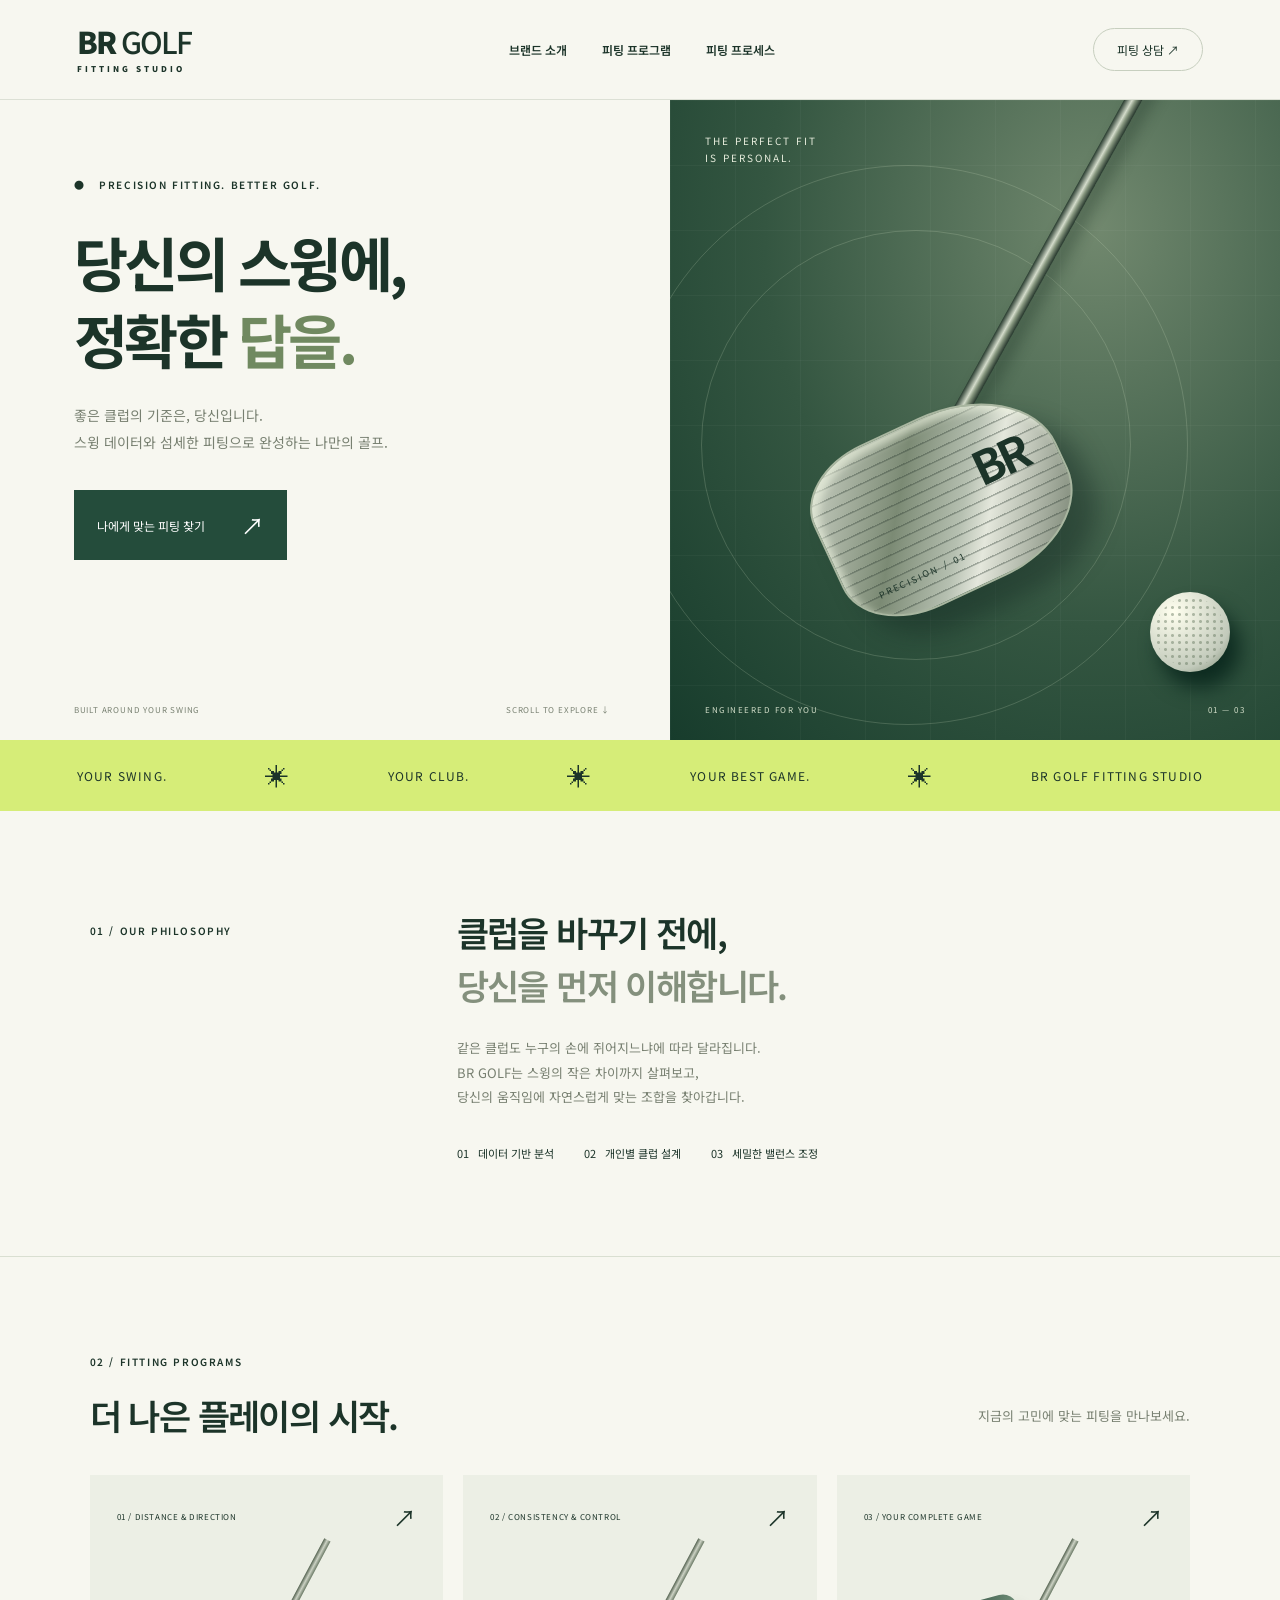
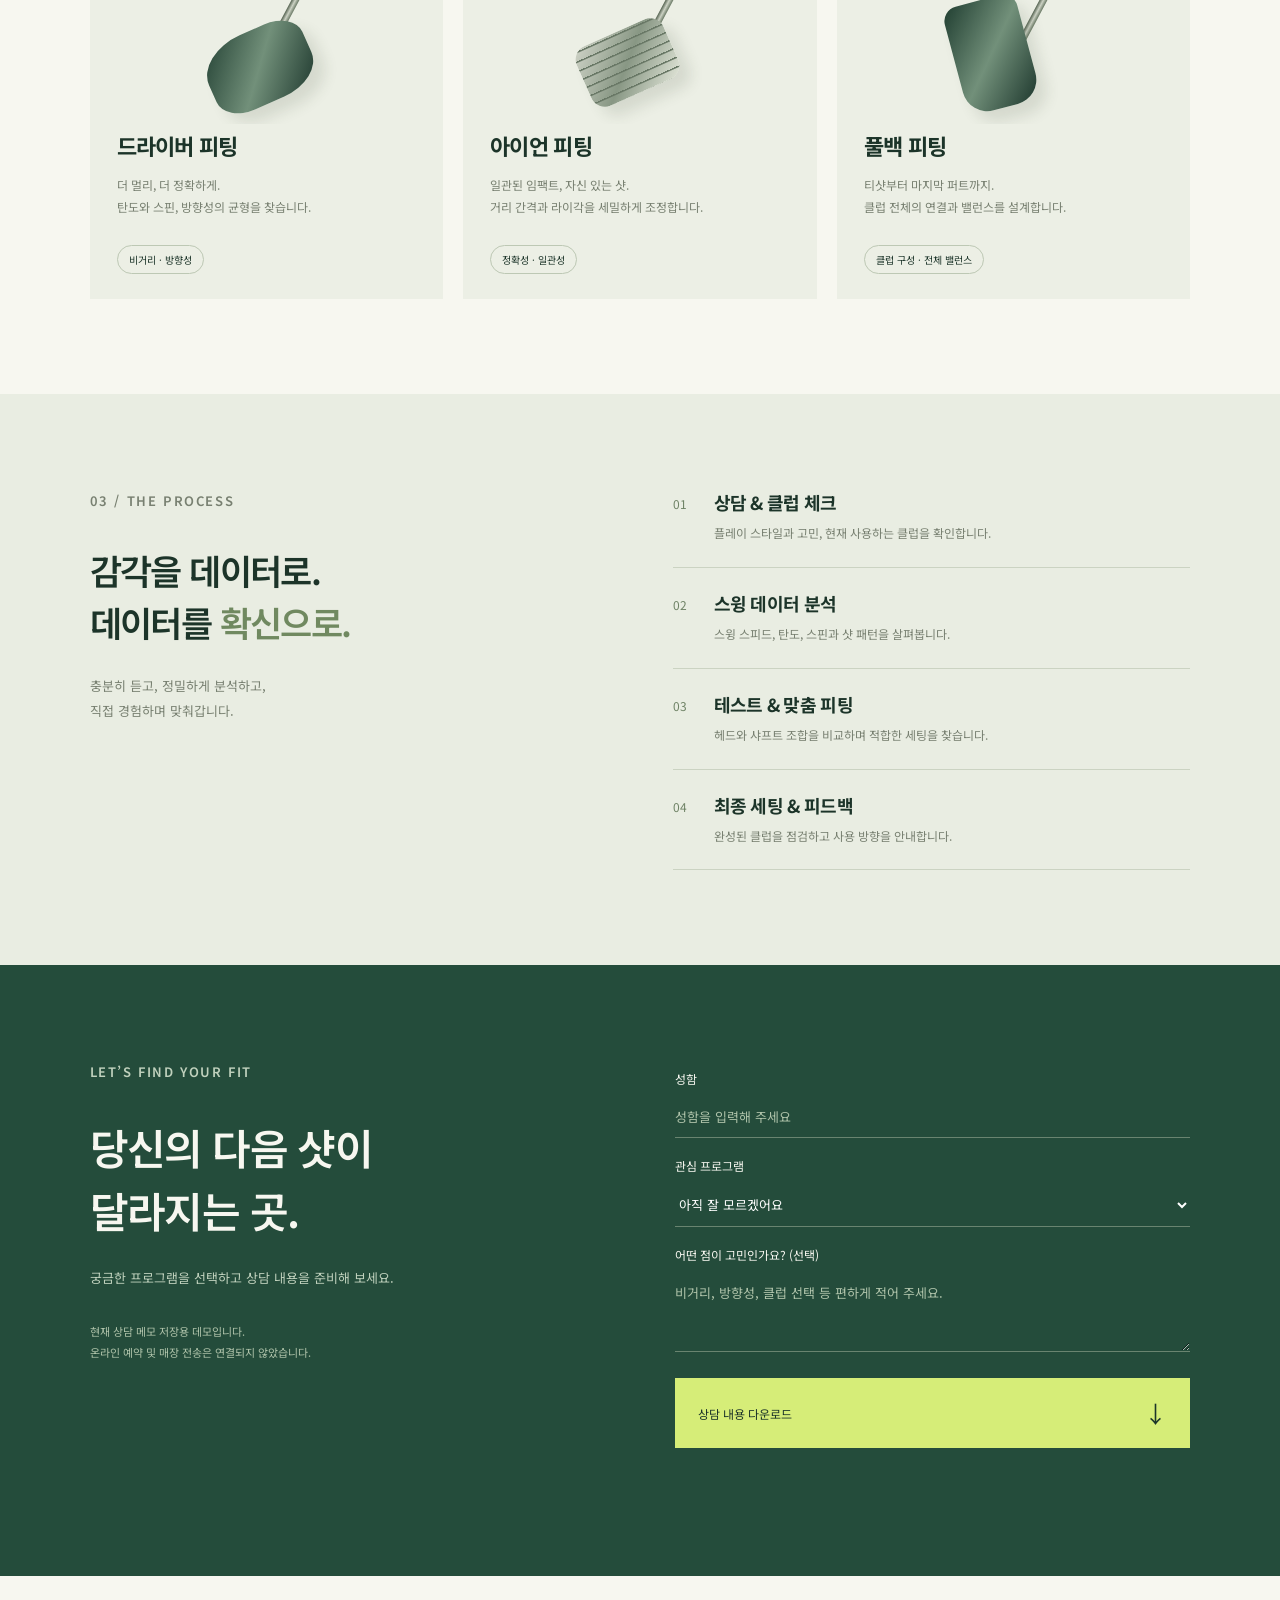
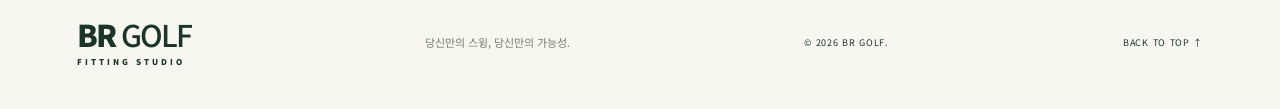
==== index.html @ c145bac4 "Add BR GOLF fitting website" ====
<!doctype html><html lang="ko"><head><meta charset="utf-8"><meta name="viewport" content="width=device-width, initial-scale=1"><meta name="description" content="BR GOLF 스윙 데이터에서 시작하는 맞춤 골프 피팅"><title>BR GOLF | 당신의 스윙에, 정확한 답을.</title><link rel="stylesheet" href="style.css"><script src="script.js" defer></script></head><body>
<header><a class="logo" href="#">BR<span>GOLF</span><small>FITTING STUDIO</small></a><nav aria-label="주 메뉴"><a href="#about">브랜드 소개</a><a href="#programs">피팅 프로그램</a><a href="#process">피팅 프로세스</a></nav><a class="nav-button" href="#contact">피팅 상담 ↗</a></header>
<main><section class="hero"><div class="hero-copy"><p class="eyebrow">● &nbsp; PRECISION FITTING. BETTER GOLF.</p><h1>당신의 스윙에,<br>정확한 <em>답을.</em></h1><p class="lead">좋은 클럽의 기준은, 당신입니다.<br>스윙 데이터와 섬세한 피팅으로 완성하는 나만의 골프.</p><a class="button" href="#programs">나에게 맞는 피팅 찾기 <span>↗</span></a><div class="hero-bottom"><span>BUILT AROUND YOUR SWING</span><a href="#about">SCROLL TO EXPLORE ↓</a></div></div><div class="visual" role="img" aria-label="그린 배경 위의 골프 클럽과 골프공 일러스트"><span class="visual-label">THE PERFECT FIT<br>IS PERSONAL.</span><div class="ring"></div><div class="ring second"></div><div class="shaft"></div><div class="club"><b>BR</b><small>PRECISION / 01</small></div><div class="ball"></div><div class="visual-footer"><span>ENGINEERED FOR YOU</span><span>01 — 03</span></div></div></section>
<div class="ticker"><span>YOUR SWING.</span><b>✳</b><span>YOUR CLUB.</span><b>✳</b><span>YOUR BEST GAME.</span><b>✳</b><span>BR GOLF FITTING STUDIO</span></div>
<section class="about section" id="about"><p class="eyebrow">01 / OUR PHILOSOPHY</p><div><h2>클럽을 바꾸기 전에,<br><span>당신을 먼저 이해합니다.</span></h2><p>같은 클럽도 누구의 손에 쥐어지느냐에 따라 달라집니다.<br>BR GOLF는 스윙의 작은 차이까지 살펴보고,<br>당신의 움직임에 자연스럽게 맞는 조합을 찾아갑니다.</p><div class="principles"><span>01 &nbsp; 데이터 기반 분석</span><span>02 &nbsp; 개인별 클럽 설계</span><span>03 &nbsp; 세밀한 밸런스 조정</span></div></div></section>
<section class="section" id="programs"><div class="section-top"><div><p class="eyebrow">02 / FITTING PROGRAMS</p><h2>더 나은 플레이의 시작.</h2></div><p>지금의 고민에 맞는 피팅을 만나보세요.</p></div><div class="cards">
<a class="card" href="#contact" data-program="드라이버 피팅"><div class="card-top">01 / DISTANCE & DIRECTION <span>↗</span></div><div class="mini driver"><i></i></div><h3>드라이버 피팅</h3><p>더 멀리, 더 정확하게.<br>탄도와 스핀, 방향성의 균형을 찾습니다.</p><span class="tag">비거리 · 방향성</span></a>
<a class="card" href="#contact" data-program="아이언 피팅"><div class="card-top">02 / CONSISTENCY & CONTROL <span>↗</span></div><div class="mini iron"><i></i></div><h3>아이언 피팅</h3><p>일관된 임팩트, 자신 있는 샷.<br>거리 간격과 라이각을 세밀하게 조정합니다.</p><span class="tag">정확성 · 일관성</span></a>
<a class="card" href="#contact" data-program="풀백 피팅"><div class="card-top">03 / YOUR COMPLETE GAME <span>↗</span></div><div class="mini full"><i></i></div><h3>풀백 피팅</h3><p>티샷부터 마지막 퍼트까지.<br>클럽 전체의 연결과 밸런스를 설계합니다.</p><span class="tag">클럽 구성 · 전체 밸런스</span></a></div></section>
<section class="process section" id="process"><div><p class="eyebrow">03 / THE PROCESS</p><h2>감각을 데이터로.<br>데이터를 <em>확신으로.</em></h2><p>충분히 듣고, 정밀하게 분석하고,<br>직접 경험하며 맞춰갑니다.</p></div><ol><li><span>01</span><div><h3>상담 & 클럽 체크</h3><p>플레이 스타일과 고민, 현재 사용하는 클럽을 확인합니다.</p></div></li><li><span>02</span><div><h3>스윙 데이터 분석</h3><p>스윙 스피드, 탄도, 스핀과 샷 패턴을 살펴봅니다.</p></div></li><li><span>03</span><div><h3>테스트 & 맞춤 피팅</h3><p>헤드와 샤프트 조합을 비교하며 적합한 세팅을 찾습니다.</p></div></li><li><span>04</span><div><h3>최종 세팅 & 피드백</h3><p>완성된 클럽을 점검하고 사용 방향을 안내합니다.</p></div></li></ol></section>
<section class="contact section" id="contact"><div><p class="eyebrow">LET’S FIND YOUR FIT</p><h2>당신의 다음 샷이<br>달라지는 곳.</h2><p>궁금한 프로그램을 선택하고 상담 내용을 준비해 보세요.</p><p class="note">현재 상담 메모 저장용 데모입니다.<br>온라인 예약 및 매장 전송은 연결되지 않았습니다.</p></div><form id="consult"><label for="name">성함</label><input id="name" name="name" autocomplete="name" required maxlength="30" placeholder="성함을 입력해 주세요"><label for="program">관심 프로그램</label><select id="program" name="program"><option>아직 잘 모르겠어요</option><option>드라이버 피팅</option><option>아이언 피팅</option><option>풀백 피팅</option></select><label for="message">어떤 점이 고민인가요? (선택)</label><textarea id="message" name="message" rows="3" maxlength="1000" placeholder="비거리, 방향성, 클럽 선택 등 편하게 적어 주세요."></textarea><button class="button" type="submit">상담 내용 다운로드 <span>↓</span></button><p id="status" role="status"></p></form></section></main>
<footer><a class="logo" href="#">BR<span>GOLF</span><small>FITTING STUDIO</small></a><p>당신만의 스윙, 당신만의 가능성.</p><span>© <span id="year">2026</span> BR GOLF.</span><a href="#">BACK TO TOP ↑</a></footer></body></html>
---- style.css ----
@import url('https://fonts.googleapis.com/css2?family=Noto+Sans+KR:wght@400;500;600;700;900&display=swap');
:root{--ink:#1c3429;--green:#244c3b;--muted:#788071;--lime:#d6ed78;--paper:#f7f7f0}*{box-sizing:border-box}html{scroll-behavior:smooth;scroll-padding-top:30px}body{margin:0;background:var(--paper);color:var(--ink);font-family:'Noto Sans KR',Arial,sans-serif;word-break:keep-all}a{color:inherit;text-decoration:none}header{height:100px;padding:0 6%;display:flex;align-items:center;justify-content:space-between;border-bottom:1px solid #dce0d5;gap:25px}.logo{font-size:30px;letter-spacing:-2px;font-weight:900;line-height:1}.logo>span{font-weight:500;margin-left:6px}.logo small{display:block;font-size:8px;letter-spacing:3px;margin-top:9px}nav{display:flex;gap:35px;font-size:12px;font-weight:600}.nav-button{border:1px solid #c7cfbf;border-radius:30px;padding:12px 23px;font-size:12px}.hero{display:grid;grid-template-columns:1.1fr 1fr;min-height:640px}.hero-copy{padding:75px 9% 25px 11%;display:flex;flex-direction:column;align-items:flex-start}.eyebrow{font-size:10px;letter-spacing:1.6px;font-weight:600;margin:0 0 30px}h1{font-size:clamp(40px,4.6vw,74px);line-height:1.3;letter-spacing:-3.5px;margin:0 0 25px}em{font-style:normal;color:#708960}p{line-height:1.9}.lead{font-size:14px;color:var(--muted);margin:0 0 35px}.button{display:flex;justify-content:space-between;align-items:center;gap:36px;background:var(--green);color:white;padding:18px 23px;font:inherit;font-size:12px;border:0;cursor:pointer}.button:hover{background:#3b6248}.button span{font-size:23px}.hero-bottom{display:flex;justify-content:space-between;width:100%;gap:12px;margin-top:auto;padding-top:55px;font-size:8px;letter-spacing:.8px;color:var(--muted)}.visual{position:relative;overflow:hidden;min-height:590px;background:radial-gradient(ellipse at 70% 20%,#71886e,#345641 55%,#173c2c)}.visual:before{content:'';position:absolute;inset:0;background-image:linear-gradient(#ffffff08 1px,transparent 1px),linear-gradient(90deg,#ffffff08 1px,transparent 1px);background-size:65px 65px}.visual-label{position:absolute;top:32px;left:35px;color:#e6ecdc;font-size:10px;letter-spacing:2px;line-height:1.7}.ring{position:absolute;border:1px solid #cfe0c433;border-radius:50%;width:430px;height:430px;left:5%;top:130px}.second{width:560px;height:560px;left:-7%;top:65px}.shaft{position:absolute;width:16px;height:550px;top:-170px;left:65%;transform:rotate(29deg);background:linear-gradient(90deg,#273a2e,#d3dbca 45%,#889880 65%,#24352b);box-shadow:10px 10px 15px #14291d55}.club{position:absolute;width:255px;height:180px;top:315px;left:24%;border-radius:30% 45% 40% 32%;transform:rotate(-25deg);background:repeating-linear-gradient(0deg,transparent 0 9px,#26352c55 10px 11px),linear-gradient(125deg,#d4d9ce,#7b8a74 35%,#b6c0b1 56%,#e4e7dc 65%,#64715f);border:2px solid #a9b6a0;box-shadow:15px 26px 25px #0e231d66,inset 4px 7px 8px #eff4e1aa}.club b{position:absolute;right:30px;top:35px;font-size:46px;letter-spacing:-4px}.club small{position:absolute;bottom:27px;left:28px;font-size:9px;letter-spacing:2px}.ball{position:absolute;right:50px;bottom:68px;width:80px;height:80px;border-radius:50%;background:radial-gradient(circle at 30% 25%,#ffffef,#c2cabb 70%,#71816a);box-shadow:10px 16px 20px #0d2b20}.ball:after{content:'';position:absolute;inset:5px;border-radius:50%;background:radial-gradient(#51664c66 1px,transparent 2px);background-size:7px 7px}.visual-footer{position:absolute;bottom:25px;left:35px;right:35px;display:flex;justify-content:space-between;font-size:8px;letter-spacing:1.5px;color:#d2dec9}.ticker{display:flex;justify-content:space-between;align-items:center;gap:25px;white-space:nowrap;overflow:hidden;background:var(--lime);padding:18px 6%;font-size:12px;letter-spacing:1.2px}.ticker b{font-size:24px;font-weight:400}.section{padding:95px 7%}.about{display:grid;grid-template-columns:1fr 2fr;border-bottom:1px solid #d9dfd1}.about>.eyebrow{padding-top:15px}h2{font-size:35px;font-weight:600;line-height:1.5;letter-spacing:-1.6px;margin:0 0 25px}h2 span{color:#84907d}.about p:not(.eyebrow),.process p,.section-top>p{font-size:13px;color:var(--muted)}.principles{display:flex;gap:30px;margin-top:35px;font-size:11px}.section-top{display:flex;justify-content:space-between;align-items:flex-end;margin-bottom:33px}.section-top h2{margin:0}.section-top .eyebrow{margin-bottom:18px}.cards{display:grid;grid-template-columns:repeat(3,1fr);gap:20px}.card{padding:25px 27px 30px;background:#ecefe5;transition:transform .2s,background .2s}.card:hover{transform:translateY(-5px);background:#e2e9d6}.card-top{font-size:8px;letter-spacing:.6px;display:flex;justify-content:space-between;align-items:center}.card-top span{font-size:23px}.mini{height:190px;position:relative;overflow:hidden}.mini:before{content:'';position:absolute;width:7px;height:170px;left:56%;top:-4px;transform:rotate(28deg);background:linear-gradient(90deg,#52604e,#ccd2c4,#687763)}.mini i{position:absolute;width:107px;height:74px;left:30%;top:96px;border-radius:45% 30% 40% 30%;transform:rotate(-24deg);background:linear-gradient(130deg,#203e31,#72907a 50%,#1b352b);box-shadow:7px 13px 14px #344b3320}.iron i{width:95px;height:65px;border-radius:15px;background:repeating-linear-gradient(0deg,transparent 0 7px,#697866 8px 9px),linear-gradient(135deg,#d1d5c9,#889784,#e3e7da)}.full i{width:75px;height:110px;top:65px;border-radius:15px 15px 25px 25px;transform:rotate(-15deg)}h3{font-size:22px;letter-spacing:-.7px;margin:5px 0 13px}.card p{font-size:12px;color:var(--muted);margin-bottom:26px}.tag{font-size:10px;padding:6px 11px;border:1px solid #bdc8b4;border-radius:20px}.process{background:#e9ede2;display:grid;grid-template-columns:1fr 1fr;gap:65px}ol{padding:0;margin:0;list-style:none}.process li{display:flex;gap:27px;border-bottom:1px solid #cbd3c2;padding:22px 0}.process li:first-child{padding-top:0}.process li>span{font-size:12px;color:#6f8366;padding-top:6px}.process h3{font-size:18px;margin:0 0 7px}.process li p{font-size:12px;margin:0}.contact{display:grid;grid-template-columns:1fr 1fr;gap:70px;background:var(--green);color:var(--paper)}.contact h2{font-size:42px}.contact p{font-size:13px;color:#c0d1bd}.contact .note{font-size:11px;margin-top:30px;color:#afc3aa}form{display:flex;flex-direction:column;gap:9px}label{font-size:12px;margin-top:10px}input,select,textarea{font:inherit;font-size:13px;width:100%;border:0;border-bottom:1px solid #698470;background:transparent;color:white;padding:11px 0;border-radius:0}input::placeholder,textarea::placeholder{color:#afc3aa}select option{background:var(--green)}textarea{resize:vertical}form .button{margin-top:17px;background:var(--lime);color:var(--ink)}form .button:hover{background:#e7f5b1}#status{margin:0;min-height:24px}footer{display:flex;align-items:center;justify-content:space-between;gap:20px;padding:43px 6%}footer p{font-size:11px;color:var(--muted)}footer>span,footer>a:last-child{font-size:9px;letter-spacing:.7px}:focus-visible{outline:3px solid #9cb44e;outline-offset:5px}@media(min-width:1600px){body{max-width:1800px;margin:auto}}@media(max-width:950px){nav{gap:16px;font-size:11px}.hero-copy{padding:55px 8% 25px}.hero-bottom{flex-direction:column}.visual{min-height:550px}.club{left:10%;width:220px}.section{padding:70px 6%}.about{grid-template-columns:1fr}.principles{gap:20px}.card{padding:20px 17px}.section-top>p{font-size:11px}h2{font-size:30px}.process,.contact{gap:35px}.mini i{left:20%}.contact h2{font-size:35px}}@media(max-width:620px){header{height:80px}.logo{font-size:25px}.logo small{font-size:6px}nav{display:none}.nav-button{padding:10px 15px;font-size:11px}.hero{grid-template-columns:1fr}.hero-copy{padding:45px 7% 25px}h1{font-size:47px;letter-spacing:-2px}.eyebrow{font-size:9px}.lead{font-size:13px}.hero-bottom{flex-direction:row;padding-top:35px;font-size:7px}.visual{min-height:390px}.club{top:150px;left:25%;width:210px;height:150px}.shaft{height:400px;top:-180px;left:65%}.ball{width:65px;height:65px;bottom:50px}.ring{top:15px;width:350px;height:350px;left:10%}.second{width:450px;height:450px;top:-35px;left:-2%}.visual-label{font-size:8px}.ticker{justify-content:flex-start;font-size:9px;gap:22px;padding:14px 6%}.ticker b{font-size:18px}.section{padding:55px 7%}h2{font-size:28px;letter-spacing:-1.2px}.principles{flex-direction:column;gap:13px}.section-top{align-items:flex-start;flex-direction:column;gap:10px}.cards{grid-template-columns:1fr;gap:15px}.card{padding:22px 26px}.mini{height:150px}.mini:before{left:58%;height:125px;top:-10px}.mini i{left:39%;top:63px}.full i{top:28px}.process,.contact{grid-template-columns:1fr;gap:30px}.contact h2{font-size:34px}footer{flex-wrap:wrap;padding:30px 7%}footer p{width:55%;font-size:10px}}@media(prefers-reduced-motion:reduce){html{scroll-behavior:auto}.card{transition:none}}
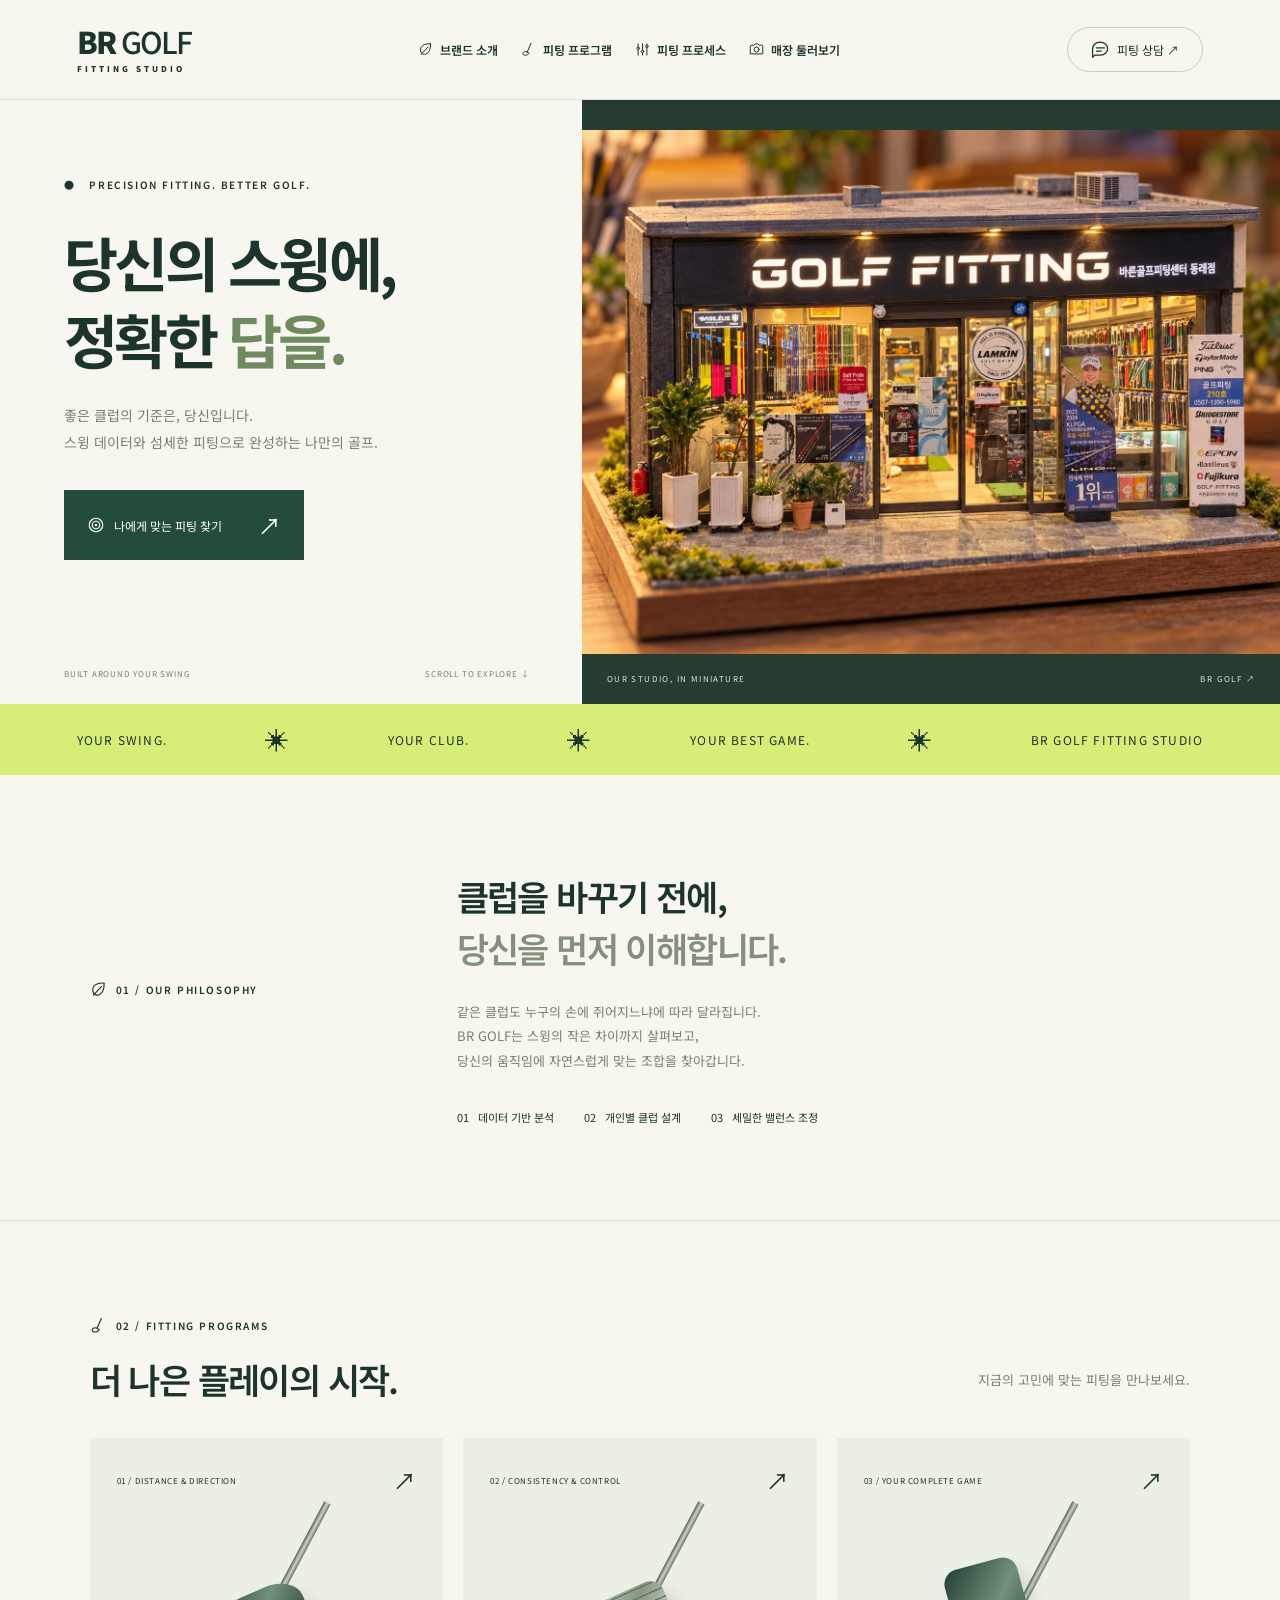
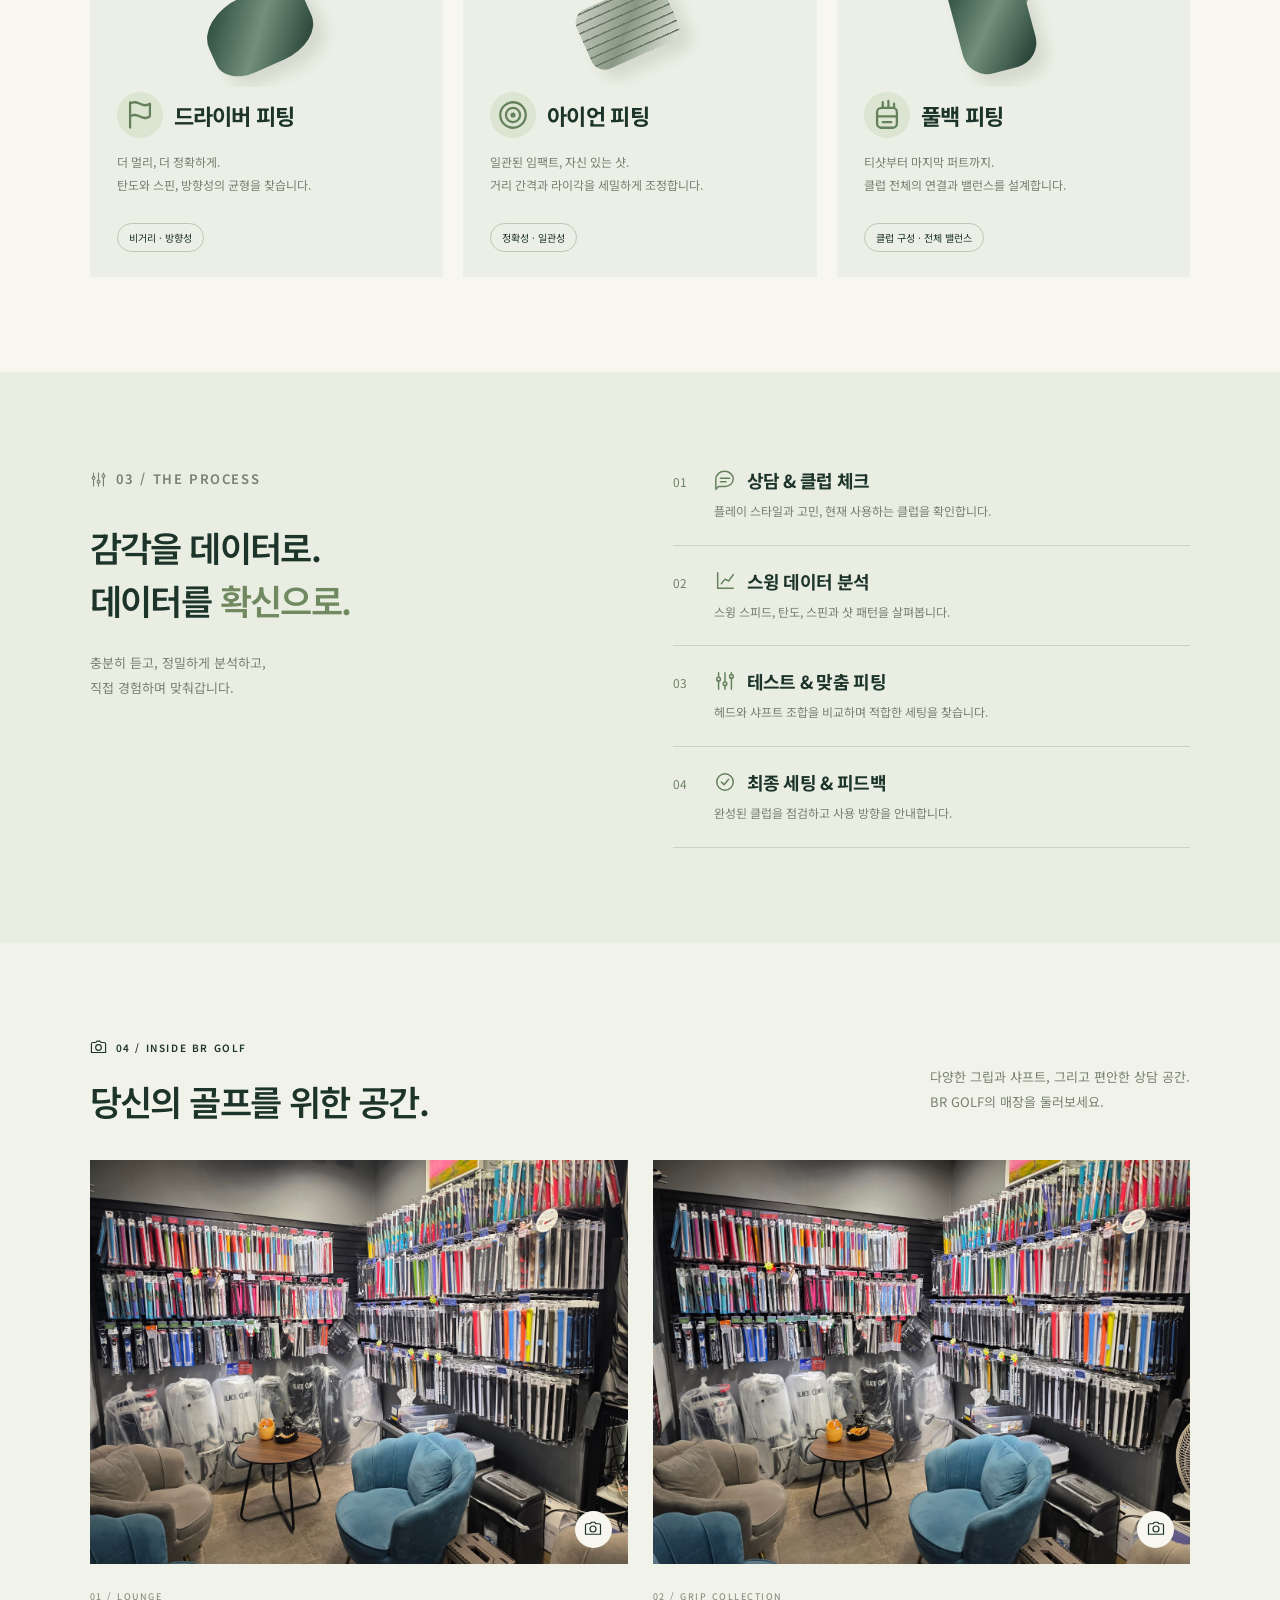
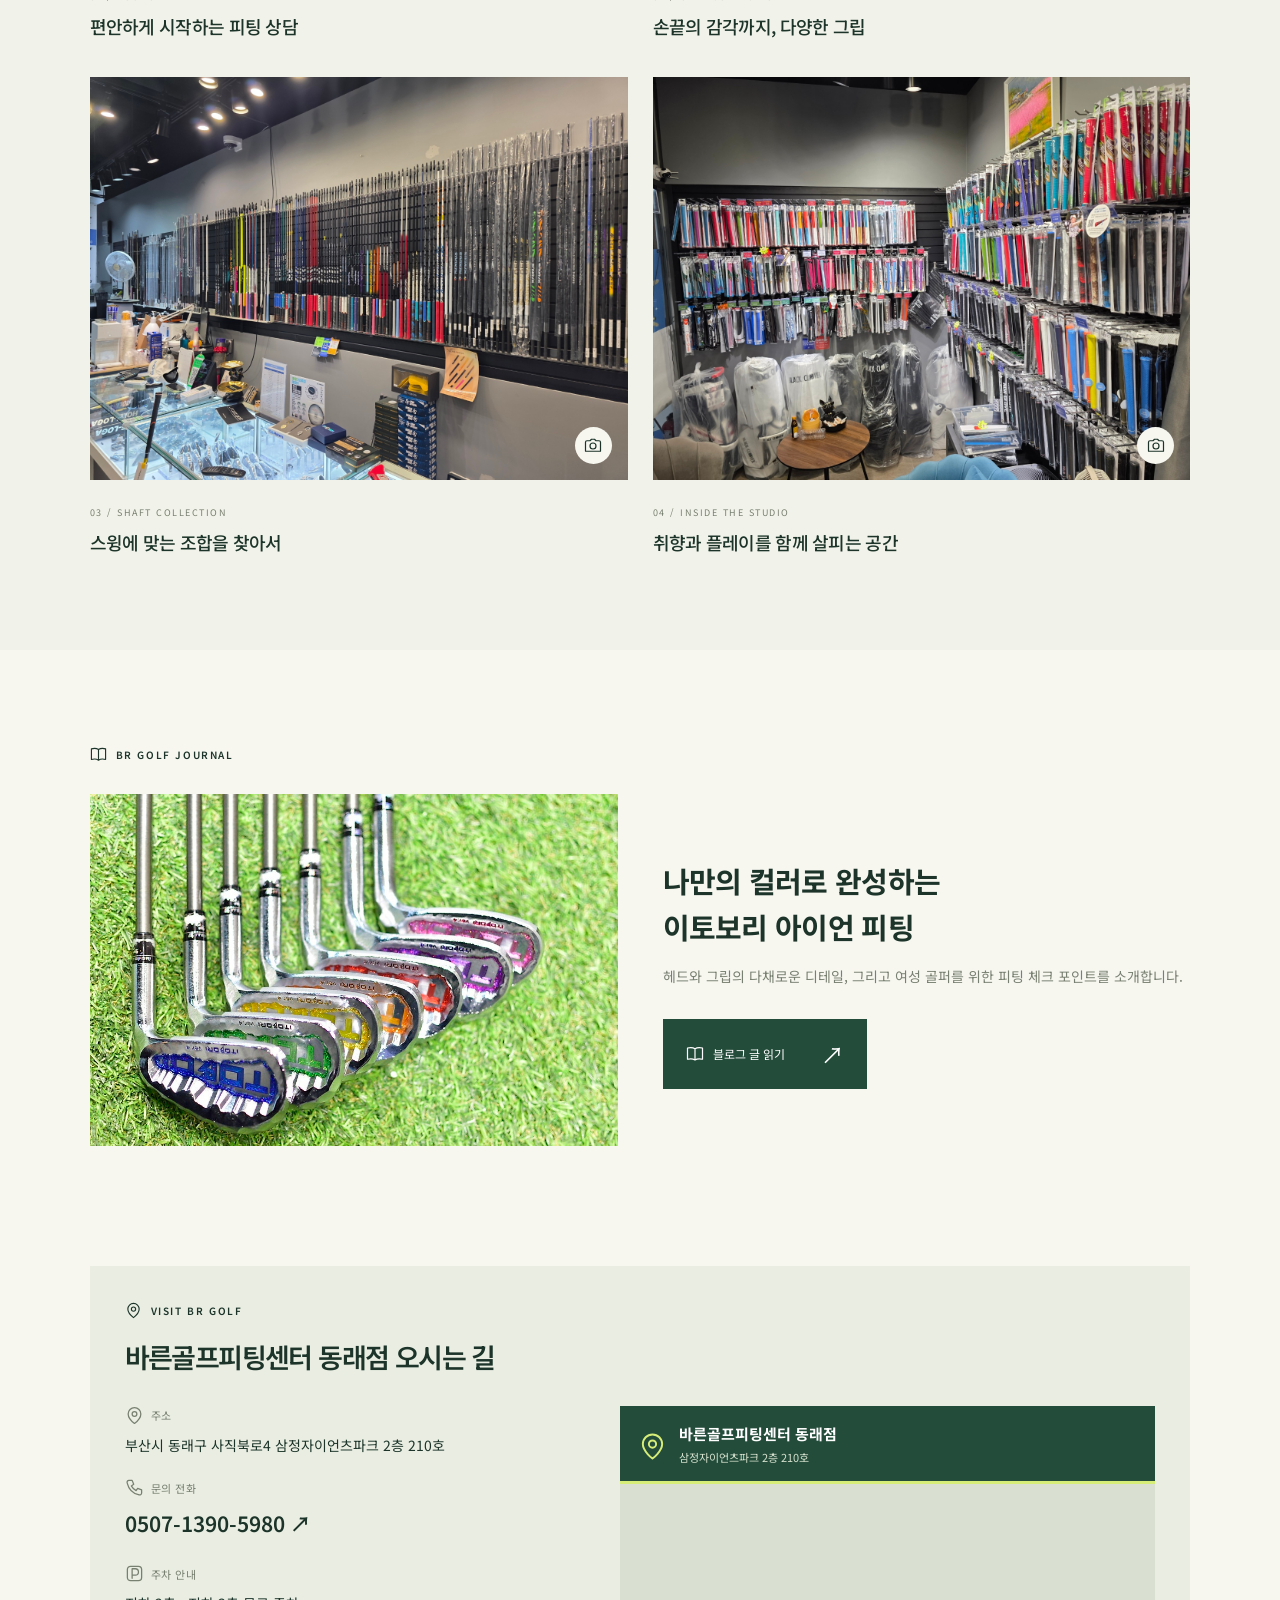
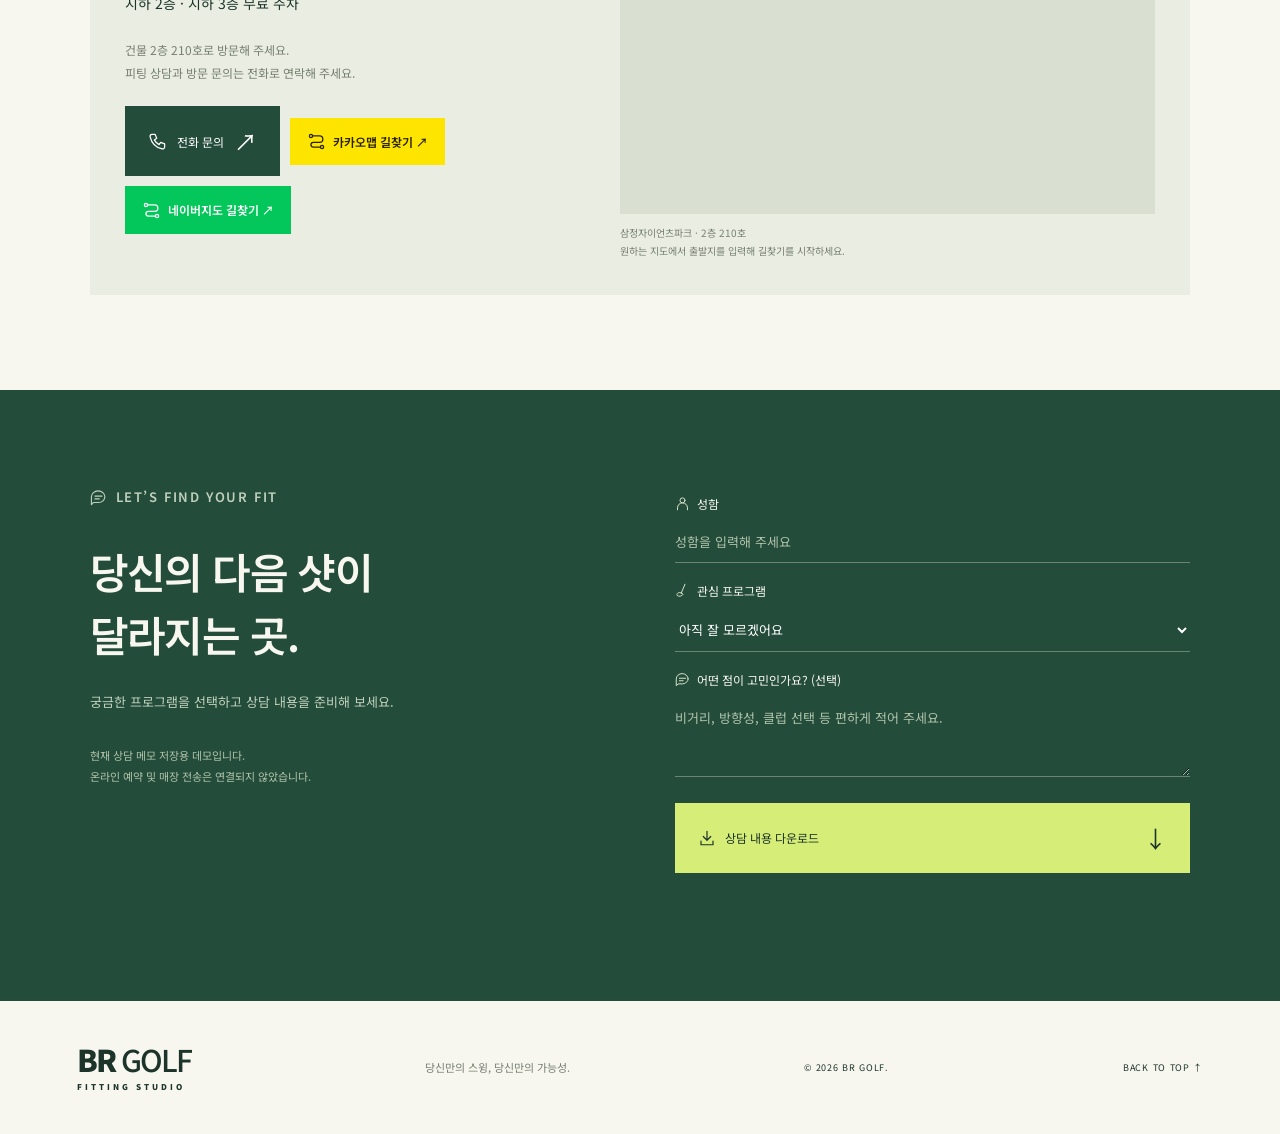
==== commit ee4cb6f8: "Add studio photos, Itobori article, directions and interface icons" ====
--- a/index.html
+++ b/index.html
@@ -1,12 +1,15 @@
 <!doctype html><html lang="ko"><head><meta charset="utf-8"><meta name="viewport" content="width=device-width, initial-scale=1"><meta name="description" content="BR GOLF 스윙 데이터에서 시작하는 맞춤 골프 피팅"><title>BR GOLF | 당신의 스윙에, 정확한 답을.</title><link rel="stylesheet" href="style.css"><script src="script.js" defer></script></head><body>
-<header><a class="logo" href="#">BR<span>GOLF</span><small>FITTING STUDIO</small></a><nav aria-label="주 메뉴"><a href="#about">브랜드 소개</a><a href="#programs">피팅 프로그램</a><a href="#process">피팅 프로세스</a></nav><a class="nav-button" href="#contact">피팅 상담 ↗</a></header>
-<main><section class="hero"><div class="hero-copy"><p class="eyebrow">● &nbsp; PRECISION FITTING. BETTER GOLF.</p><h1>당신의 스윙에,<br>정확한 <em>답을.</em></h1><p class="lead">좋은 클럽의 기준은, 당신입니다.<br>스윙 데이터와 섬세한 피팅으로 완성하는 나만의 골프.</p><a class="button" href="#programs">나에게 맞는 피팅 찾기 <span>↗</span></a><div class="hero-bottom"><span>BUILT AROUND YOUR SWING</span><a href="#about">SCROLL TO EXPLORE ↓</a></div></div><div class="visual" role="img" aria-label="그린 배경 위의 골프 클럽과 골프공 일러스트"><span class="visual-label">THE PERFECT FIT<br>IS PERSONAL.</span><div class="ring"></div><div class="ring second"></div><div class="shaft"></div><div class="club"><b>BR</b><small>PRECISION / 01</small></div><div class="ball"></div><div class="visual-footer"><span>ENGINEERED FOR YOU</span><span>01 — 03</span></div></div></section>
+<header><a class="logo" href="#">BR<span>GOLF</span><small>FITTING STUDIO</small></a><nav aria-label="주 메뉴"><a href="#about"><svg class="ui-icon " viewBox="0 0 24 24" fill="none" stroke="currentColor" stroke-width="1.6" stroke-linecap="round" stroke-linejoin="round" aria-hidden="true" focusable="false"><path d="M20 3C9 2 3 7 4 14c1 6 7 8 12 3 4-4 4-9 4-14ZM5 20 16 8"/></svg>브랜드 소개</a><a href="#programs"><svg class="ui-icon " viewBox="0 0 24 24" fill="none" stroke="currentColor" stroke-width="1.6" stroke-linecap="round" stroke-linejoin="round" aria-hidden="true" focusable="false"><path d="m16 2-6 14M10 16c-3-2-7 0-7 3 0 2 5 3 8 1l2-2-3-2Z"/></svg>피팅 프로그램</a><a href="#process"><svg class="ui-icon " viewBox="0 0 24 24" fill="none" stroke="currentColor" stroke-width="1.6" stroke-linecap="round" stroke-linejoin="round" aria-hidden="true" focusable="false"><path d="M5 3v5m0 4v9M12 3v10m0 4v4M19 3v2m0 4v12"/><circle cx="5" cy="10" r="2"/><circle cx="12" cy="15" r="2"/><circle cx="19" cy="7" r="2"/></svg>피팅 프로세스</a><a href="#studio"><svg class="ui-icon " viewBox="0 0 24 24" fill="none" stroke="currentColor" stroke-width="1.6" stroke-linecap="round" stroke-linejoin="round" aria-hidden="true" focusable="false"><path d="m8 5 2-2h4l2 2h4a2 2 0 0 1 2 2v12H2V7a2 2 0 0 1 2-2Z"/><circle cx="12" cy="12" r="4"/></svg>매장 둘러보기</a></nav><a class="nav-button" href="#contact"><svg class="ui-icon " viewBox="0 0 24 24" fill="none" stroke="currentColor" stroke-width="1.6" stroke-linecap="round" stroke-linejoin="round" aria-hidden="true" focusable="false"><path d="M21 11a9 8 0 0 1-9 8H5l-3 3V11a9 8 0 0 1 19 0Z"/><path d="M7 10h10M7 14h6"/></svg>피팅 상담 ↗</a></header>
+<main><section class="hero"><div class="hero-copy"><p class="eyebrow">● &nbsp; PRECISION FITTING. BETTER GOLF.</p><h1>당신의 스윙에,<br>정확한 <em>답을.</em></h1><p class="lead">좋은 클럽의 기준은, 당신입니다.<br>스윙 데이터와 섬세한 피팅으로 완성하는 나만의 골프.</p><a class="button" href="#programs"><span class="button-label"><svg class="ui-icon " viewBox="0 0 24 24" fill="none" stroke="currentColor" stroke-width="1.6" stroke-linecap="round" stroke-linejoin="round" aria-hidden="true" focusable="false"><circle cx="12" cy="12" r="9"/><circle cx="12" cy="12" r="5"/><circle cx="12" cy="12" r="1"/></svg>나에게 맞는 피팅 찾기</span> <span>↗</span></a><div class="hero-bottom"><span>BUILT AROUND YOUR SWING</span><a href="#about">SCROLL TO EXPLORE ↓</a></div></div><div class="visual visual-store"><img class="store-image" src="assets/store-diorama.png" width="1448" height="1086" fetchpriority="high" alt="바른골프피팅센터 동래점의 간판과 클럽 진열대, 화분을 표현한 따뜻한 미니어처 디오라마"><div class="store-caption"><span>OUR STUDIO, IN MINIATURE</span><span>BR GOLF ↗</span></div></div></section>
 <div class="ticker"><span>YOUR SWING.</span><b>✳</b><span>YOUR CLUB.</span><b>✳</b><span>YOUR BEST GAME.</span><b>✳</b><span>BR GOLF FITTING STUDIO</span></div>
-<section class="about section" id="about"><p class="eyebrow">01 / OUR PHILOSOPHY</p><div><h2>클럽을 바꾸기 전에,<br><span>당신을 먼저 이해합니다.</span></h2><p>같은 클럽도 누구의 손에 쥐어지느냐에 따라 달라집니다.<br>BR GOLF는 스윙의 작은 차이까지 살펴보고,<br>당신의 움직임에 자연스럽게 맞는 조합을 찾아갑니다.</p><div class="principles"><span>01 &nbsp; 데이터 기반 분석</span><span>02 &nbsp; 개인별 클럽 설계</span><span>03 &nbsp; 세밀한 밸런스 조정</span></div></div></section>
-<section class="section" id="programs"><div class="section-top"><div><p class="eyebrow">02 / FITTING PROGRAMS</p><h2>더 나은 플레이의 시작.</h2></div><p>지금의 고민에 맞는 피팅을 만나보세요.</p></div><div class="cards">
-<a class="card" href="#contact" data-program="드라이버 피팅"><div class="card-top">01 / DISTANCE & DIRECTION <span>↗</span></div><div class="mini driver"><i></i></div><h3>드라이버 피팅</h3><p>더 멀리, 더 정확하게.<br>탄도와 스핀, 방향성의 균형을 찾습니다.</p><span class="tag">비거리 · 방향성</span></a>
-<a class="card" href="#contact" data-program="아이언 피팅"><div class="card-top">02 / CONSISTENCY & CONTROL <span>↗</span></div><div class="mini iron"><i></i></div><h3>아이언 피팅</h3><p>일관된 임팩트, 자신 있는 샷.<br>거리 간격과 라이각을 세밀하게 조정합니다.</p><span class="tag">정확성 · 일관성</span></a>
-<a class="card" href="#contact" data-program="풀백 피팅"><div class="card-top">03 / YOUR COMPLETE GAME <span>↗</span></div><div class="mini full"><i></i></div><h3>풀백 피팅</h3><p>티샷부터 마지막 퍼트까지.<br>클럽 전체의 연결과 밸런스를 설계합니다.</p><span class="tag">클럽 구성 · 전체 밸런스</span></a></div></section>
-<section class="process section" id="process"><div><p class="eyebrow">03 / THE PROCESS</p><h2>감각을 데이터로.<br>데이터를 <em>확신으로.</em></h2><p>충분히 듣고, 정밀하게 분석하고,<br>직접 경험하며 맞춰갑니다.</p></div><ol><li><span>01</span><div><h3>상담 & 클럽 체크</h3><p>플레이 스타일과 고민, 현재 사용하는 클럽을 확인합니다.</p></div></li><li><span>02</span><div><h3>스윙 데이터 분석</h3><p>스윙 스피드, 탄도, 스핀과 샷 패턴을 살펴봅니다.</p></div></li><li><span>03</span><div><h3>테스트 & 맞춤 피팅</h3><p>헤드와 샤프트 조합을 비교하며 적합한 세팅을 찾습니다.</p></div></li><li><span>04</span><div><h3>최종 세팅 & 피드백</h3><p>완성된 클럽을 점검하고 사용 방향을 안내합니다.</p></div></li></ol></section>
-<section class="contact section" id="contact"><div><p class="eyebrow">LET’S FIND YOUR FIT</p><h2>당신의 다음 샷이<br>달라지는 곳.</h2><p>궁금한 프로그램을 선택하고 상담 내용을 준비해 보세요.</p><p class="note">현재 상담 메모 저장용 데모입니다.<br>온라인 예약 및 매장 전송은 연결되지 않았습니다.</p></div><form id="consult"><label for="name">성함</label><input id="name" name="name" autocomplete="name" required maxlength="30" placeholder="성함을 입력해 주세요"><label for="program">관심 프로그램</label><select id="program" name="program"><option>아직 잘 모르겠어요</option><option>드라이버 피팅</option><option>아이언 피팅</option><option>풀백 피팅</option></select><label for="message">어떤 점이 고민인가요? (선택)</label><textarea id="message" name="message" rows="3" maxlength="1000" placeholder="비거리, 방향성, 클럽 선택 등 편하게 적어 주세요."></textarea><button class="button" type="submit">상담 내용 다운로드 <span>↓</span></button><p id="status" role="status"></p></form></section></main>
-<footer><a class="logo" href="#">BR<span>GOLF</span><small>FITTING STUDIO</small></a><p>당신만의 스윙, 당신만의 가능성.</p><span>© <span id="year">2026</span> BR GOLF.</span><a href="#">BACK TO TOP ↑</a></footer></body></html>
+<section class="about section" id="about"><p class="eyebrow"><svg class="ui-icon " viewBox="0 0 24 24" fill="none" stroke="currentColor" stroke-width="1.6" stroke-linecap="round" stroke-linejoin="round" aria-hidden="true" focusable="false"><path d="M20 3C9 2 3 7 4 14c1 6 7 8 12 3 4-4 4-9 4-14ZM5 20 16 8"/></svg>01 / OUR PHILOSOPHY</p><div><h2>클럽을 바꾸기 전에,<br><span>당신을 먼저 이해합니다.</span></h2><p>같은 클럽도 누구의 손에 쥐어지느냐에 따라 달라집니다.<br>BR GOLF는 스윙의 작은 차이까지 살펴보고,<br>당신의 움직임에 자연스럽게 맞는 조합을 찾아갑니다.</p><div class="principles"><span>01 &nbsp; 데이터 기반 분석</span><span>02 &nbsp; 개인별 클럽 설계</span><span>03 &nbsp; 세밀한 밸런스 조정</span></div></div></section>
+<section class="section" id="programs"><div class="section-top"><div><p class="eyebrow"><svg class="ui-icon " viewBox="0 0 24 24" fill="none" stroke="currentColor" stroke-width="1.6" stroke-linecap="round" stroke-linejoin="round" aria-hidden="true" focusable="false"><path d="m16 2-6 14M10 16c-3-2-7 0-7 3 0 2 5 3 8 1l2-2-3-2Z"/></svg>02 / FITTING PROGRAMS</p><h2>더 나은 플레이의 시작.</h2></div><p>지금의 고민에 맞는 피팅을 만나보세요.</p></div><div class="cards">
+<a class="card" href="#contact" data-program="드라이버 피팅"><div class="card-top">01 / DISTANCE & DIRECTION <span>↗</span></div><div class="mini driver"><i></i></div><h3 class="icon-heading"><svg class="ui-icon heading-icon" viewBox="0 0 24 24" fill="none" stroke="currentColor" stroke-width="1.6" stroke-linecap="round" stroke-linejoin="round" aria-hidden="true" focusable="false"><path d="M5 21V3m0 1c5-4 9 4 14 0v9c-5 4-9-4-14 0"/></svg>드라이버 피팅</h3><p>더 멀리, 더 정확하게.<br>탄도와 스핀, 방향성의 균형을 찾습니다.</p><span class="tag">비거리 · 방향성</span></a>
+<a class="card" href="#contact" data-program="아이언 피팅"><div class="card-top">02 / CONSISTENCY & CONTROL <span>↗</span></div><div class="mini iron"><i></i></div><h3 class="icon-heading"><svg class="ui-icon heading-icon" viewBox="0 0 24 24" fill="none" stroke="currentColor" stroke-width="1.6" stroke-linecap="round" stroke-linejoin="round" aria-hidden="true" focusable="false"><circle cx="12" cy="12" r="9"/><circle cx="12" cy="12" r="5"/><circle cx="12" cy="12" r="1"/></svg>아이언 피팅</h3><p>일관된 임팩트, 자신 있는 샷.<br>거리 간격과 라이각을 세밀하게 조정합니다.</p><span class="tag">정확성 · 일관성</span></a>
+<a class="card" href="#contact" data-program="풀백 피팅"><div class="card-top">03 / YOUR COMPLETE GAME <span>↗</span></div><div class="mini full"><i></i></div><h3 class="icon-heading"><svg class="ui-icon heading-icon" viewBox="0 0 24 24" fill="none" stroke="currentColor" stroke-width="1.6" stroke-linecap="round" stroke-linejoin="round" aria-hidden="true" focusable="false"><rect x="5" y="7" width="14" height="14" rx="3"/><path d="M9 7V3m4 4V2m4 5V4M5 13h14M9 17h6"/></svg>풀백 피팅</h3><p>티샷부터 마지막 퍼트까지.<br>클럽 전체의 연결과 밸런스를 설계합니다.</p><span class="tag">클럽 구성 · 전체 밸런스</span></a></div></section>
+<section class="process section" id="process"><div><p class="eyebrow"><svg class="ui-icon " viewBox="0 0 24 24" fill="none" stroke="currentColor" stroke-width="1.6" stroke-linecap="round" stroke-linejoin="round" aria-hidden="true" focusable="false"><path d="M5 3v5m0 4v9M12 3v10m0 4v4M19 3v2m0 4v12"/><circle cx="5" cy="10" r="2"/><circle cx="12" cy="15" r="2"/><circle cx="19" cy="7" r="2"/></svg>03 / THE PROCESS</p><h2>감각을 데이터로.<br>데이터를 <em>확신으로.</em></h2><p>충분히 듣고, 정밀하게 분석하고,<br>직접 경험하며 맞춰갑니다.</p></div><ol><li><span>01</span><div><h3 class="icon-heading"><svg class="ui-icon heading-icon" viewBox="0 0 24 24" fill="none" stroke="currentColor" stroke-width="1.6" stroke-linecap="round" stroke-linejoin="round" aria-hidden="true" focusable="false"><path d="M21 11a9 8 0 0 1-9 8H5l-3 3V11a9 8 0 0 1 19 0Z"/><path d="M7 10h10M7 14h6"/></svg>상담 & 클럽 체크</h3><p>플레이 스타일과 고민, 현재 사용하는 클럽을 확인합니다.</p></div></li><li><span>02</span><div><h3 class="icon-heading"><svg class="ui-icon heading-icon" viewBox="0 0 24 24" fill="none" stroke="currentColor" stroke-width="1.6" stroke-linecap="round" stroke-linejoin="round" aria-hidden="true" focusable="false"><path d="M4 3v17h17M8 15l4-5 4 2 5-7"/></svg>스윙 데이터 분석</h3><p>스윙 스피드, 탄도, 스핀과 샷 패턴을 살펴봅니다.</p></div></li><li><span>03</span><div><h3 class="icon-heading"><svg class="ui-icon heading-icon" viewBox="0 0 24 24" fill="none" stroke="currentColor" stroke-width="1.6" stroke-linecap="round" stroke-linejoin="round" aria-hidden="true" focusable="false"><path d="M5 3v5m0 4v9M12 3v10m0 4v4M19 3v2m0 4v12"/><circle cx="5" cy="10" r="2"/><circle cx="12" cy="15" r="2"/><circle cx="19" cy="7" r="2"/></svg>테스트 & 맞춤 피팅</h3><p>헤드와 샤프트 조합을 비교하며 적합한 세팅을 찾습니다.</p></div></li><li><span>04</span><div><h3 class="icon-heading"><svg class="ui-icon heading-icon" viewBox="0 0 24 24" fill="none" stroke="currentColor" stroke-width="1.6" stroke-linecap="round" stroke-linejoin="round" aria-hidden="true" focusable="false"><circle cx="12" cy="12" r="9"/><path d="m8 12 3 3 5-6"/></svg>최종 세팅 & 피드백</h3><p>완성된 클럽을 점검하고 사용 방향을 안내합니다.</p></div></li></ol></section>
+<section class="studio section" id="studio" aria-labelledby="studio-title"><div class="section-top"><div><p class="eyebrow"><svg class="ui-icon " viewBox="0 0 24 24" fill="none" stroke="currentColor" stroke-width="1.6" stroke-linecap="round" stroke-linejoin="round" aria-hidden="true" focusable="false"><path d="m8 5 2-2h4l2 2h4a2 2 0 0 1 2 2v12H2V7a2 2 0 0 1 2-2Z"/><circle cx="12" cy="12" r="4"/></svg>04 / INSIDE BR GOLF</p><h2 id="studio-title">당신의 골프를 위한 공간.</h2></div><p>다양한 그립과 샤프트, 그리고 편안한 상담 공간.<br>BR GOLF의 매장을 둘러보세요.</p></div><div class="studio-grid"><figure class="studio-item"><button class="studio-photo" type="button" data-photo="assets/studio-lounge.jpg" aria-label="그립 진열대와 편안한 상담 공간 크게 보기"><img src="assets/studio-lounge.jpg" width="1400" height="1050" loading="lazy" decoding="async" alt="그립 진열대와 편안한 상담 공간"><span class="photo-expand" aria-hidden="true"><svg class="ui-icon " viewBox="0 0 24 24" fill="none" stroke="currentColor" stroke-width="1.6" stroke-linecap="round" stroke-linejoin="round" aria-hidden="true" focusable="false"><path d="m8 5 2-2h4l2 2h4a2 2 0 0 1 2 2v12H2V7a2 2 0 0 1 2-2Z"/><circle cx="12" cy="12" r="4"/></svg></span></button><figcaption><span>01 / LOUNGE</span><h3>편안하게 시작하는 피팅 상담</h3></figcaption></figure><figure class="studio-item"><button class="studio-photo" type="button" data-photo="assets/studio-grips.jpg" aria-label="다양한 색상과 형태의 골프 그립 진열 크게 보기"><img src="assets/studio-grips.jpg" width="1400" height="1050" loading="lazy" decoding="async" alt="다양한 색상과 형태의 골프 그립 진열"><span class="photo-expand" aria-hidden="true"><svg class="ui-icon " viewBox="0 0 24 24" fill="none" stroke="currentColor" stroke-width="1.6" stroke-linecap="round" stroke-linejoin="round" aria-hidden="true" focusable="false"><path d="m8 5 2-2h4l2 2h4a2 2 0 0 1 2 2v12H2V7a2 2 0 0 1 2-2Z"/><circle cx="12" cy="12" r="4"/></svg></span></button><figcaption><span>02 / GRIP COLLECTION</span><h3>손끝의 감각까지, 다양한 그립</h3></figcaption></figure><figure class="studio-item"><button class="studio-photo" type="button" data-photo="assets/studio-shafts.jpg" aria-label="매장 벽면을 따라 정돈된 골프 샤프트와 용품 크게 보기"><img src="assets/studio-shafts.jpg" width="1400" height="1050" loading="lazy" decoding="async" alt="매장 벽면을 따라 정돈된 골프 샤프트와 용품"><span class="photo-expand" aria-hidden="true"><svg class="ui-icon " viewBox="0 0 24 24" fill="none" stroke="currentColor" stroke-width="1.6" stroke-linecap="round" stroke-linejoin="round" aria-hidden="true" focusable="false"><path d="m8 5 2-2h4l2 2h4a2 2 0 0 1 2 2v12H2V7a2 2 0 0 1 2-2Z"/><circle cx="12" cy="12" r="4"/></svg></span></button><figcaption><span>03 / SHAFT COLLECTION</span><h3>스윙에 맞는 조합을 찾아서</h3></figcaption></figure><figure class="studio-item"><button class="studio-photo" type="button" data-photo="assets/studio-detail.jpg" aria-label="골프 그립과 골프백이 진열된 매장 내부 크게 보기"><img src="assets/studio-detail.jpg" width="1400" height="1050" loading="lazy" decoding="async" alt="골프 그립과 골프백이 진열된 매장 내부"><span class="photo-expand" aria-hidden="true"><svg class="ui-icon " viewBox="0 0 24 24" fill="none" stroke="currentColor" stroke-width="1.6" stroke-linecap="round" stroke-linejoin="round" aria-hidden="true" focusable="false"><path d="m8 5 2-2h4l2 2h4a2 2 0 0 1 2 2v12H2V7a2 2 0 0 1 2-2Z"/><circle cx="12" cy="12" r="4"/></svg></span></button><figcaption><span>04 / INSIDE THE STUDIO</span><h3>취향과 플레이를 함께 살피는 공간</h3></figcaption></figure></div></section>
+<section class="section" id="journal"><p class="eyebrow"><svg class="ui-icon " viewBox="0 0 24 24" fill="none" stroke="currentColor" stroke-width="1.6" stroke-linecap="round" stroke-linejoin="round" aria-hidden="true" focusable="false"><path d="M12 5c-3-2-6-2-10-1v15c4-1 7-1 10 1 3-2 6-2 10-1V4c-4-1-7-1-10 1Zm0 0v15"/></svg>BR GOLF JOURNAL</p><a class="journal-card" href="itobori-women-irons.html"><img src="assets/itobori-5.jpg" alt="다채로운 컬러의 이토보리 아이언" loading="lazy" width="966" height="644"><div><h3>나만의 컬러로 완성하는<br>이토보리 아이언 피팅</h3><p>헤드와 그립의 다채로운 디테일, 그리고 여성 골퍼를 위한 피팅 체크 포인트를 소개합니다.</p><span class="button"><span class="button-label"><svg class="ui-icon " viewBox="0 0 24 24" fill="none" stroke="currentColor" stroke-width="1.6" stroke-linecap="round" stroke-linejoin="round" aria-hidden="true" focusable="false"><path d="M12 5c-3-2-6-2-10-1v15c4-1 7-1 10 1 3-2 6-2 10-1V4c-4-1-7-1-10 1Zm0 0v15"/></svg>블로그 글 읽기</span> <span>↗</span></span></div></a></section>
+<div class="section store-location" id="visit"><section class="visit-info" aria-labelledby="visit-title"><p class="eyebrow"><svg class="ui-icon " viewBox="0 0 24 24" fill="none" stroke="currentColor" stroke-width="1.6" stroke-linecap="round" stroke-linejoin="round" aria-hidden="true" focusable="false"><path d="M20 10c0 6-8 12-8 12S4 16 4 10a8 8 0 1 1 16 0Z"/><circle cx="12" cy="10" r="3"/></svg>VISIT BR GOLF</p><h2 id="visit-title">바른골프피팅센터 동래점 오시는 길</h2><div class="visit-grid"><div class="visit-details"><dl><dt><svg class="ui-icon " viewBox="0 0 24 24" fill="none" stroke="currentColor" stroke-width="1.6" stroke-linecap="round" stroke-linejoin="round" aria-hidden="true" focusable="false"><path d="M20 10c0 6-8 12-8 12S4 16 4 10a8 8 0 1 1 16 0Z"/><circle cx="12" cy="10" r="3"/></svg>주소</dt><dd>부산시 동래구 사직북로4 삼정자이언츠파크 2층 210호</dd><dt><svg class="ui-icon " viewBox="0 0 24 24" fill="none" stroke="currentColor" stroke-width="1.6" stroke-linecap="round" stroke-linejoin="round" aria-hidden="true" focusable="false"><path d="M5 3h4l2 5-3 2a15 15 0 0 0 6 6l2-3 5 2v4c0 2-2 3-4 2C9 19 5 15 3 7c-1-2 0-4 2-4Z"/></svg>문의 전화</dt><dd><a class="visit-phone" href="tel:050713905980">0507-1390-5980 ↗</a></dd><dt><svg class="ui-icon " viewBox="0 0 24 24" fill="none" stroke="currentColor" stroke-width="1.6" stroke-linecap="round" stroke-linejoin="round" aria-hidden="true" focusable="false"><rect x="3" y="3" width="18" height="18" rx="4"/><path d="M9 18V6h4a4 4 0 0 1 0 8H9"/></svg>주차 안내</dt><dd>지하 2층 · 지하 3층 무료 주차</dd></dl><p>건물 2층 210호로 방문해 주세요.<br>피팅 상담과 방문 문의는 전화로 연락해 주세요.</p><div class="visit-actions"><a class="button" href="tel:050713905980"><svg class="ui-icon " viewBox="0 0 24 24" fill="none" stroke="currentColor" stroke-width="1.6" stroke-linecap="round" stroke-linejoin="round" aria-hidden="true" focusable="false"><path d="M5 3h4l2 5-3 2a15 15 0 0 0 6 6l2-3 5 2v4c0 2-2 3-4 2C9 19 5 15 3 7c-1-2 0-4 2-4Z"/></svg>전화 문의 <span>↗</span></a><a class="direction-button kakao-direction" href="https://map.kakao.com/link/to/%EB%B0%94%EB%A5%B8%EA%B3%A8%ED%94%84%ED%94%BC%ED%8C%85%EC%84%BC%ED%84%B0%20%EB%8F%99%EB%9E%98%EC%A0%90,35.1962645950225,129.06135929353" target="_blank" rel="noopener noreferrer"><svg class="ui-icon " viewBox="0 0 24 24" fill="none" stroke="currentColor" stroke-width="1.6" stroke-linecap="round" stroke-linejoin="round" aria-hidden="true" focusable="false"><circle cx="5" cy="5" r="2"/><circle cx="19" cy="19" r="2"/><path d="M7 5h9a4 4 0 0 1 0 8H8a3 3 0 0 0 0 6h9"/></svg>카카오맵 길찾기 ↗</a><a class="direction-button naver-direction" href="https://m.map.naver.com/route.nhn?menu=route&amp;ename=%EB%B0%94%EB%A5%B8%EA%B3%A8%ED%94%84%ED%94%BC%ED%8C%85%EC%84%BC%ED%84%B0%20%EB%8F%99%EB%9E%98%EC%A0%90&amp;ex=129.06135929353&amp;ey=35.1962645950225&amp;pathType=0" target="_blank" rel="noopener noreferrer"><svg class="ui-icon " viewBox="0 0 24 24" fill="none" stroke="currentColor" stroke-width="1.6" stroke-linecap="round" stroke-linejoin="round" aria-hidden="true" focusable="false"><circle cx="5" cy="5" r="2"/><circle cx="19" cy="19" r="2"/><path d="M7 5h9a4 4 0 0 1 0 8H8a3 3 0 0 0 0 6h9"/></svg>네이버지도 길찾기 ↗</a></div></div><div class="visit-map"><div class="map-store-label"><span class="map-pin"><svg class="ui-icon " viewBox="0 0 24 24" fill="none" stroke="currentColor" stroke-width="1.6" stroke-linecap="round" stroke-linejoin="round" aria-hidden="true" focusable="false"><path d="M20 10c0 6-8 12-8 12S4 16 4 10a8 8 0 1 1 16 0Z"/><circle cx="12" cy="10" r="3"/></svg></span><div><strong>바른골프피팅센터 동래점</strong><small>삼정자이언츠파크 2층 210호</small></div></div><iframe title="바른골프피팅센터 동래점 위치 지도 — 삼정자이언츠파크" src="https://maps.google.com/maps?q=%EB%B0%94%EB%A5%B8%EA%B3%A8%ED%94%84%ED%94%BC%ED%8C%85%EC%84%BC%ED%84%B0%20%EB%8F%99%EB%9E%98%EC%A0%90%20%EB%B6%80%EC%82%B0%20%EB%8F%99%EB%9E%98%EA%B5%AC%20%EC%82%AC%EC%A7%81%EB%B6%81%EB%A1%9C%204&amp;output=embed&amp;hl=ko&amp;z=17" width="600" height="380" loading="lazy" referrerpolicy="no-referrer-when-downgrade" allowfullscreen></iframe><p>삼정자이언츠파크 · 2층 210호<br>원하는 지도에서 출발지를 입력해 길찾기를 시작하세요.</p></div></div></section></div>
+<section class="contact section" id="contact"><div><p class="eyebrow"><svg class="ui-icon " viewBox="0 0 24 24" fill="none" stroke="currentColor" stroke-width="1.6" stroke-linecap="round" stroke-linejoin="round" aria-hidden="true" focusable="false"><path d="M21 11a9 8 0 0 1-9 8H5l-3 3V11a9 8 0 0 1 19 0Z"/><path d="M7 10h10M7 14h6"/></svg>LET’S FIND YOUR FIT</p><h2>당신의 다음 샷이<br>달라지는 곳.</h2><p>궁금한 프로그램을 선택하고 상담 내용을 준비해 보세요.</p><p class="note">현재 상담 메모 저장용 데모입니다.<br>온라인 예약 및 매장 전송은 연결되지 않았습니다.</p></div><form id="consult"><label for="name"><svg class="ui-icon " viewBox="0 0 24 24" fill="none" stroke="currentColor" stroke-width="1.6" stroke-linecap="round" stroke-linejoin="round" aria-hidden="true" focusable="false"><circle cx="12" cy="7" r="4"/><path d="M4 22v-3a8 8 0 0 1 16 0v3"/></svg>성함</label><input id="name" name="name" autocomplete="name" required maxlength="30" placeholder="성함을 입력해 주세요"><label for="program"><svg class="ui-icon " viewBox="0 0 24 24" fill="none" stroke="currentColor" stroke-width="1.6" stroke-linecap="round" stroke-linejoin="round" aria-hidden="true" focusable="false"><path d="m16 2-6 14M10 16c-3-2-7 0-7 3 0 2 5 3 8 1l2-2-3-2Z"/></svg>관심 프로그램</label><select id="program" name="program"><option>아직 잘 모르겠어요</option><option>드라이버 피팅</option><option>아이언 피팅</option><option>풀백 피팅</option></select><label for="message"><svg class="ui-icon " viewBox="0 0 24 24" fill="none" stroke="currentColor" stroke-width="1.6" stroke-linecap="round" stroke-linejoin="round" aria-hidden="true" focusable="false"><path d="M21 11a9 8 0 0 1-9 8H5l-3 3V11a9 8 0 0 1 19 0Z"/><path d="M7 10h10M7 14h6"/></svg>어떤 점이 고민인가요? (선택)</label><textarea id="message" name="message" rows="3" maxlength="1000" placeholder="비거리, 방향성, 클럽 선택 등 편하게 적어 주세요."></textarea><button class="button" type="submit"><span class="button-label"><svg class="ui-icon " viewBox="0 0 24 24" fill="none" stroke="currentColor" stroke-width="1.6" stroke-linecap="round" stroke-linejoin="round" aria-hidden="true" focusable="false"><path d="M12 3v12m-5-5 5 5 5-5M4 16v5h16v-5"/></svg>상담 내용 다운로드</span> <span>↓</span></button><p id="status" role="status"></p></form></section></main>
+<footer><a class="logo" href="#">BR<span>GOLF</span><small>FITTING STUDIO</small></a><p>당신만의 스윙, 당신만의 가능성.</p><span>© <span id="year">2026</span> BR GOLF.</span><a href="#">BACK TO TOP ↑</a></footer><dialog id="photo-dialog" class="photo-dialog" aria-label="매장 사진 크게 보기"><button class="photo-close" type="button" aria-label="사진 닫기" autofocus>닫기 ×</button><img id="photo-full" alt=""><p id="photo-caption"></p></dialog></body></html>
--- a/style.css
+++ b/style.css
@@ -1,2 +1,25 @@
 @import url('https://fonts.googleapis.com/css2?family=Noto+Sans+KR:wght@400;500;600;700;900&display=swap');
 :root{--ink:#1c3429;--green:#244c3b;--muted:#788071;--lime:#d6ed78;--paper:#f7f7f0}*{box-sizing:border-box}html{scroll-behavior:smooth;scroll-padding-top:30px}body{margin:0;background:var(--paper);color:var(--ink);font-family:'Noto Sans KR',Arial,sans-serif;word-break:keep-all}a{color:inherit;text-decoration:none}header{height:100px;padding:0 6%;display:flex;align-items:center;justify-content:space-between;border-bottom:1px solid #dce0d5;gap:25px}.logo{font-size:30px;letter-spacing:-2px;font-weight:900;line-height:1}.logo>span{font-weight:500;margin-left:6px}.logo small{display:block;font-size:8px;letter-spacing:3px;margin-top:9px}nav{display:flex;gap:35px;font-size:12px;font-weight:600}.nav-button{border:1px solid #c7cfbf;border-radius:30px;padding:12px 23px;font-size:12px}.hero{display:grid;grid-template-columns:1.1fr 1fr;min-height:640px}.hero-copy{padding:75px 9% 25px 11%;display:flex;flex-direction:column;align-items:flex-start}.eyebrow{font-size:10px;letter-spacing:1.6px;font-weight:600;margin:0 0 30px}h1{font-size:clamp(40px,4.6vw,74px);line-height:1.3;letter-spacing:-3.5px;margin:0 0 25px}em{font-style:normal;color:#708960}p{line-height:1.9}.lead{font-size:14px;color:var(--muted);margin:0 0 35px}.button{display:flex;justify-content:space-between;align-items:center;gap:36px;background:var(--green);color:white;padding:18px 23px;font:inherit;font-size:12px;border:0;cursor:pointer}.button:hover{background:#3b6248}.button span{font-size:23px}.hero-bottom{display:flex;justify-content:space-between;width:100%;gap:12px;margin-top:auto;padding-top:55px;font-size:8px;letter-spacing:.8px;color:var(--muted)}.visual{position:relative;overflow:hidden;min-height:590px;background:radial-gradient(ellipse at 70% 20%,#71886e,#345641 55%,#173c2c)}.visual:before{content:'';position:absolute;inset:0;background-image:linear-gradient(#ffffff08 1px,transparent 1px),linear-gradient(90deg,#ffffff08 1px,transparent 1px);background-size:65px 65px}.visual-label{position:absolute;top:32px;left:35px;color:#e6ecdc;font-size:10px;letter-spacing:2px;line-height:1.7}.ring{position:absolute;border:1px solid #cfe0c433;border-radius:50%;width:430px;height:430px;left:5%;top:130px}.second{width:560px;height:560px;left:-7%;top:65px}.shaft{position:absolute;width:16px;height:550px;top:-170px;left:65%;transform:rotate(29deg);background:linear-gradient(90deg,#273a2e,#d3dbca 45%,#889880 65%,#24352b);box-shadow:10px 10px 15px #14291d55}.club{position:absolute;width:255px;height:180px;top:315px;left:24%;border-radius:30% 45% 40% 32%;transform:rotate(-25deg);background:repeating-linear-gradient(0deg,transparent 0 9px,#26352c55 10px 11px),linear-gradient(125deg,#d4d9ce,#7b8a74 35%,#b6c0b1 56%,#e4e7dc 65%,#64715f);border:2px solid #a9b6a0;box-shadow:15px 26px 25px #0e231d66,inset 4px 7px 8px #eff4e1aa}.club b{position:absolute;right:30px;top:35px;font-size:46px;letter-spacing:-4px}.club small{position:absolute;bottom:27px;left:28px;font-size:9px;letter-spacing:2px}.ball{position:absolute;right:50px;bottom:68px;width:80px;height:80px;border-radius:50%;background:radial-gradient(circle at 30% 25%,#ffffef,#c2cabb 70%,#71816a);box-shadow:10px 16px 20px #0d2b20}.ball:after{content:'';position:absolute;inset:5px;border-radius:50%;background:radial-gradient(#51664c66 1px,transparent 2px);background-size:7px 7px}.visual-footer{position:absolute;bottom:25px;left:35px;right:35px;display:flex;justify-content:space-between;font-size:8px;letter-spacing:1.5px;color:#d2dec9}.ticker{display:flex;justify-content:space-between;align-items:center;gap:25px;white-space:nowrap;overflow:hidden;background:var(--lime);padding:18px 6%;font-size:12px;letter-spacing:1.2px}.ticker b{font-size:24px;font-weight:400}.section{padding:95px 7%}.about{display:grid;grid-template-columns:1fr 2fr;border-bottom:1px solid #d9dfd1}.about>.eyebrow{padding-top:15px}h2{font-size:35px;font-weight:600;line-height:1.5;letter-spacing:-1.6px;margin:0 0 25px}h2 span{color:#84907d}.about p:not(.eyebrow),.process p,.section-top>p{font-size:13px;color:var(--muted)}.principles{display:flex;gap:30px;margin-top:35px;font-size:11px}.section-top{display:flex;justify-content:space-between;align-items:flex-end;margin-bottom:33px}.section-top h2{margin:0}.section-top .eyebrow{margin-bottom:18px}.cards{display:grid;grid-template-columns:repeat(3,1fr);gap:20px}.card{padding:25px 27px 30px;background:#ecefe5;transition:transform .2s,background .2s}.card:hover{transform:translateY(-5px);background:#e2e9d6}.card-top{font-size:8px;letter-spacing:.6px;display:flex;justify-content:space-between;align-items:center}.card-top span{font-size:23px}.mini{height:190px;position:relative;overflow:hidden}.mini:before{content:'';position:absolute;width:7px;height:170px;left:56%;top:-4px;transform:rotate(28deg);background:linear-gradient(90deg,#52604e,#ccd2c4,#687763)}.mini i{position:absolute;width:107px;height:74px;left:30%;top:96px;border-radius:45% 30% 40% 30%;transform:rotate(-24deg);background:linear-gradient(130deg,#203e31,#72907a 50%,#1b352b);box-shadow:7px 13px 14px #344b3320}.iron i{width:95px;height:65px;border-radius:15px;background:repeating-linear-gradient(0deg,transparent 0 7px,#697866 8px 9px),linear-gradient(135deg,#d1d5c9,#889784,#e3e7da)}.full i{width:75px;height:110px;top:65px;border-radius:15px 15px 25px 25px;transform:rotate(-15deg)}h3{font-size:22px;letter-spacing:-.7px;margin:5px 0 13px}.card p{font-size:12px;color:var(--muted);margin-bottom:26px}.tag{font-size:10px;padding:6px 11px;border:1px solid #bdc8b4;border-radius:20px}.process{background:#e9ede2;display:grid;grid-template-columns:1fr 1fr;gap:65px}ol{padding:0;margin:0;list-style:none}.process li{display:flex;gap:27px;border-bottom:1px solid #cbd3c2;padding:22px 0}.process li:first-child{padding-top:0}.process li>span{font-size:12px;color:#6f8366;padding-top:6px}.process h3{font-size:18px;margin:0 0 7px}.process li p{font-size:12px;margin:0}.contact{display:grid;grid-template-columns:1fr 1fr;gap:70px;background:var(--green);color:var(--paper)}.contact h2{font-size:42px}.contact p{font-size:13px;color:#c0d1bd}.contact .note{font-size:11px;margin-top:30px;color:#afc3aa}form{display:flex;flex-direction:column;gap:9px}label{font-size:12px;margin-top:10px}input,select,textarea{font:inherit;font-size:13px;width:100%;border:0;border-bottom:1px solid #698470;background:transparent;color:white;padding:11px 0;border-radius:0}input::placeholder,textarea::placeholder{color:#afc3aa}select option{background:var(--green)}textarea{resize:vertical}form .button{margin-top:17px;background:var(--lime);color:var(--ink)}form .button:hover{background:#e7f5b1}#status{margin:0;min-height:24px}footer{display:flex;align-items:center;justify-content:space-between;gap:20px;padding:43px 6%}footer p{font-size:11px;color:var(--muted)}footer>span,footer>a:last-child{font-size:9px;letter-spacing:.7px}:focus-visible{outline:3px solid #9cb44e;outline-offset:5px}@media(min-width:1600px){body{max-width:1800px;margin:auto}}@media(max-width:950px){nav{gap:16px;font-size:11px}.hero-copy{padding:55px 8% 25px}.hero-bottom{flex-direction:column}.visual{min-height:550px}.club{left:10%;width:220px}.section{padding:70px 6%}.about{grid-template-columns:1fr}.principles{gap:20px}.card{padding:20px 17px}.section-top>p{font-size:11px}h2{font-size:30px}.process,.contact{gap:35px}.mini i{left:20%}.contact h2{font-size:35px}}@media(max-width:620px){header{height:80px}.logo{font-size:25px}.logo small{font-size:6px}nav{display:none}.nav-button{padding:10px 15px;font-size:11px}.hero{grid-template-columns:1fr}.hero-copy{padding:45px 7% 25px}h1{font-size:47px;letter-spacing:-2px}.eyebrow{font-size:9px}.lead{font-size:13px}.hero-bottom{flex-direction:row;padding-top:35px;font-size:7px}.visual{min-height:390px}.club{top:150px;left:25%;width:210px;height:150px}.shaft{height:400px;top:-180px;left:65%}.ball{width:65px;height:65px;bottom:50px}.ring{top:15px;width:350px;height:350px;left:10%}.second{width:450px;height:450px;top:-35px;left:-2%}.visual-label{font-size:8px}.ticker{justify-content:flex-start;font-size:9px;gap:22px;padding:14px 6%}.ticker b{font-size:18px}.section{padding:55px 7%}h2{font-size:28px;letter-spacing:-1.2px}.principles{flex-direction:column;gap:13px}.section-top{align-items:flex-start;flex-direction:column;gap:10px}.cards{grid-template-columns:1fr;gap:15px}.card{padding:22px 26px}.mini{height:150px}.mini:before{left:58%;height:125px;top:-10px}.mini i{left:39%;top:63px}.full i{top:28px}.process,.contact{grid-template-columns:1fr;gap:30px}.contact h2{font-size:34px}footer{flex-wrap:wrap;padding:30px 7%}footer p{width:55%;font-size:10px}}@media(prefers-reduced-motion:reduce){html{scroll-behavior:auto}.card{transition:none}}
+/* Storefront miniature hero — preserve the complete storefront at every width. */
+.hero{grid-template-columns:1fr 1.2fr;min-height:600px}
+.visual-store{display:flex;align-items:center;justify-content:center;background:#263c30;padding:30px 0 50px;min-height:600px}
+.visual-store:before{display:none}
+.store-image{display:block;width:100%;height:auto;object-fit:contain;position:relative}
+.store-caption{position:absolute;left:25px;right:25px;bottom:20px;display:flex;justify-content:space-between;color:#dfe5d4;font-size:8px;letter-spacing:1.4px;gap:15px}
+@media(max-width:950px){.hero{grid-template-columns:1fr 1.1fr}.visual-store{min-height:530px}}
+@media(max-width:620px){.hero{grid-template-columns:1fr}.visual-store{min-height:0;padding:20px 0 48px}.store-caption{font-size:7px;left:20px;right:20px}}
+
+/* Real studio photo gallery */
+.studio{background:#f1f2e9}.studio-grid{display:grid;grid-template-columns:1fr 1fr;gap:38px 25px}.studio-item{margin:0;min-width:0}.studio-photo{position:relative;display:block;padding:0;border:0;width:100%;background:#d8dfd0;cursor:zoom-in;overflow:hidden}.studio-photo img{display:block;width:100%;height:auto;aspect-ratio:4/3;object-fit:cover;transition:transform .35s}.studio-photo:hover img{transform:scale(1.025)}.photo-expand{position:absolute;right:16px;bottom:16px;background:var(--paper);width:37px;height:37px;border-radius:50%;display:grid;place-items:center;font-size:20px;color:var(--ink)}.studio-item figcaption{padding-top:17px}.studio-item figcaption>span{font-size:9px;letter-spacing:1.5px;color:var(--muted)}.studio-item h3{font-size:18px;margin:8px 0 0;font-weight:500}.photo-dialog{border:0;padding:55px 18px 15px;background:#17291f;color:white;max-width:95vw;max-height:94vh;width:1100px;overflow:auto}.photo-dialog::backdrop{background:#07130ee8}.photo-dialog img{display:block;max-width:100%;max-height:75vh;width:auto;height:auto;margin:auto;object-fit:contain}.photo-close{position:absolute;right:18px;top:13px;border:1px solid #7e9282;background:transparent;color:white;padding:7px 14px;cursor:pointer;font:inherit;font-size:12px}.photo-dialog p{text-align:center;font-size:12px;margin:13px 0 0}body.photo-open{overflow:hidden}@media(max-width:620px){.studio-grid{grid-template-columns:1fr;gap:28px}.studio-item h3{font-size:17px}.studio .section-top>p{font-size:12px}.photo-dialog{padding:55px 10px 15px;max-width:96vw}}@media(prefers-reduced-motion:reduce){.studio-photo img{transition:none}}
+
+.journal{max-width:1000px;margin:0 auto;padding:65px 6% 85px}.journal h1{font-size:42px;letter-spacing:-1.8px;line-height:1.5;max-width:830px}.journal .intro{font-size:18px;color:var(--muted);margin-bottom:40px}.journal>p,.journal li{font-size:16px;line-height:2.1}.journal h2{font-size:27px;margin:55px 0 20px}.journal figure{margin:30px 0}.journal figure img{display:block;width:100%;height:auto;border-radius:3px}.journal figcaption{font-size:11px;color:var(--muted);margin-top:10px;line-height:1.7}.photo-pair{display:grid;grid-template-columns:1fr 1fr;gap:20px;align-items:start}.journal .article-note,.journal .hashtags{font-size:12px;color:var(--muted);margin-top:30px}.journal .button{margin-top:35px;max-width:340px}.journal-card{display:grid;grid-template-columns:1fr 1fr;gap:45px;align-items:center}.journal-card img{width:100%;height:auto;display:block}.journal-card h3{font-size:29px;line-height:1.6}.journal-card p{font-size:14px;color:var(--muted)}.journal-card .button{display:inline-flex;margin-top:15px}@media(max-width:620px){.journal{padding:40px 7% 55px}.journal h1{font-size:30px;letter-spacing:-1px}.journal .intro{font-size:15px}.journal>p,.journal li{font-size:14px}.journal h2{font-size:23px;margin-top:40px}.photo-pair{gap:12px}.journal-card{grid-template-columns:1fr;gap:20px}.journal-card h3{font-size:24px}}
+
+/* Store address, contact and location map */
+.visit-info{margin-top:65px;padding:35px;background:#e9ede2;color:var(--ink)}.visit-info .eyebrow{margin-bottom:17px}.visit-info h2{margin:0 0 28px;font-size:27px;line-height:1.5}.visit-grid{display:grid;grid-template-columns:1fr 1.15fr;gap:30px;align-items:start}.visit-details dl{margin:0}.visit-details dt{font-size:11px;letter-spacing:.5px;color:var(--muted);margin:20px 0 7px}.visit-details dt:first-child{margin-top:0}.visit-details dd{margin:0;font-size:14px;line-height:1.9}.visit-phone{font-size:21px;font-weight:600}.visit-details p{font-size:12px;color:var(--muted);margin:22px 0}.visit-actions{display:flex;flex-wrap:wrap;gap:17px;align-items:center}.visit-actions .button{margin:0;font-size:12px;gap:25px}.map-link{font-size:12px;text-decoration:underline;text-underline-offset:4px}.visit-map iframe{display:block;width:100%;height:330px;border:0;background:#d9dfd1}.visit-map>p{font-size:10px;line-height:1.8;color:var(--muted);margin:10px 0 0}.visit-map>p a{display:block;text-decoration:underline}.store-location .visit-info{margin-top:0}.store-location{padding-top:25px}.journal .visit-info{padding:28px}.journal .visit-grid{grid-template-columns:1fr}.journal .visit-map iframe{height:350px}.journal .visit-actions .button{margin:0}@media(max-width:620px){.visit-info,.journal .visit-info{padding:24px 18px}.visit-grid{grid-template-columns:1fr;gap:25px}.visit-info h2{font-size:23px}.visit-phone{font-size:20px}.visit-map iframe,.journal .visit-map iframe{height:300px}.store-location{padding-top:0}}
+
+.map-store-label{display:flex;gap:12px;align-items:center;background:var(--green);color:white;padding:16px 18px;border-bottom:3px solid var(--lime)}.map-store-label>span{font-size:24px}.map-store-label strong{display:block;font-size:15px;line-height:1.6}.map-store-label small{display:block;font-size:11px;color:#d6e2ce;margin-top:3px}@media(max-width:620px){.map-store-label{padding:13px 12px;gap:9px}.map-store-label strong{font-size:13px}}
+
+.direction-button{display:inline-flex;align-items:center;justify-content:center;padding:14px 17px;font-size:12px;font-weight:600;line-height:1.6;min-height:46px}.kakao-direction{background:#fee500;color:#29200a}.naver-direction{background:#03c75a;color:#fff}.direction-button:hover{filter:brightness(.94)}.visit-actions{gap:10px}
+
+/* Shared lightweight SVG icon system */
+.ui-icon{width:19px;height:19px;display:inline-block;flex:0 0 auto;vertical-align:middle}.eyebrow{display:flex;align-items:center;gap:9px}.eyebrow .ui-icon{width:17px;height:17px}nav a,.nav-button,.direction-button,label,.visit-details dt{display:inline-flex;align-items:center;gap:7px}nav{gap:23px}nav .ui-icon{width:15px;height:15px}.icon-heading{display:flex;align-items:center;gap:11px}.heading-icon{width:29px;height:29px;color:#64815b}.card .heading-icon{width:34px;height:34px;padding:6px;box-sizing:content-box;background:#dce4d2;border-radius:50%}.process .heading-icon{width:22px;height:22px}.button .button-label{display:inline-flex;align-items:center;gap:9px;font-size:12px}.button-label .ui-icon{width:18px;height:18px}.visit-actions .button{gap:10px}.map-pin .ui-icon{width:29px;height:29px;color:var(--lime)}label .ui-icon{width:15px;height:15px;color:#d6e3c8}.photo-expand .ui-icon{width:18px;height:18px}@media(max-width:950px){nav{gap:12px}nav .ui-icon{width:13px;height:13px}}@media(max-width:620px){nav{display:none}.heading-icon{width:25px;height:25px}.direction-button .ui-icon{width:17px;height:17px}}
